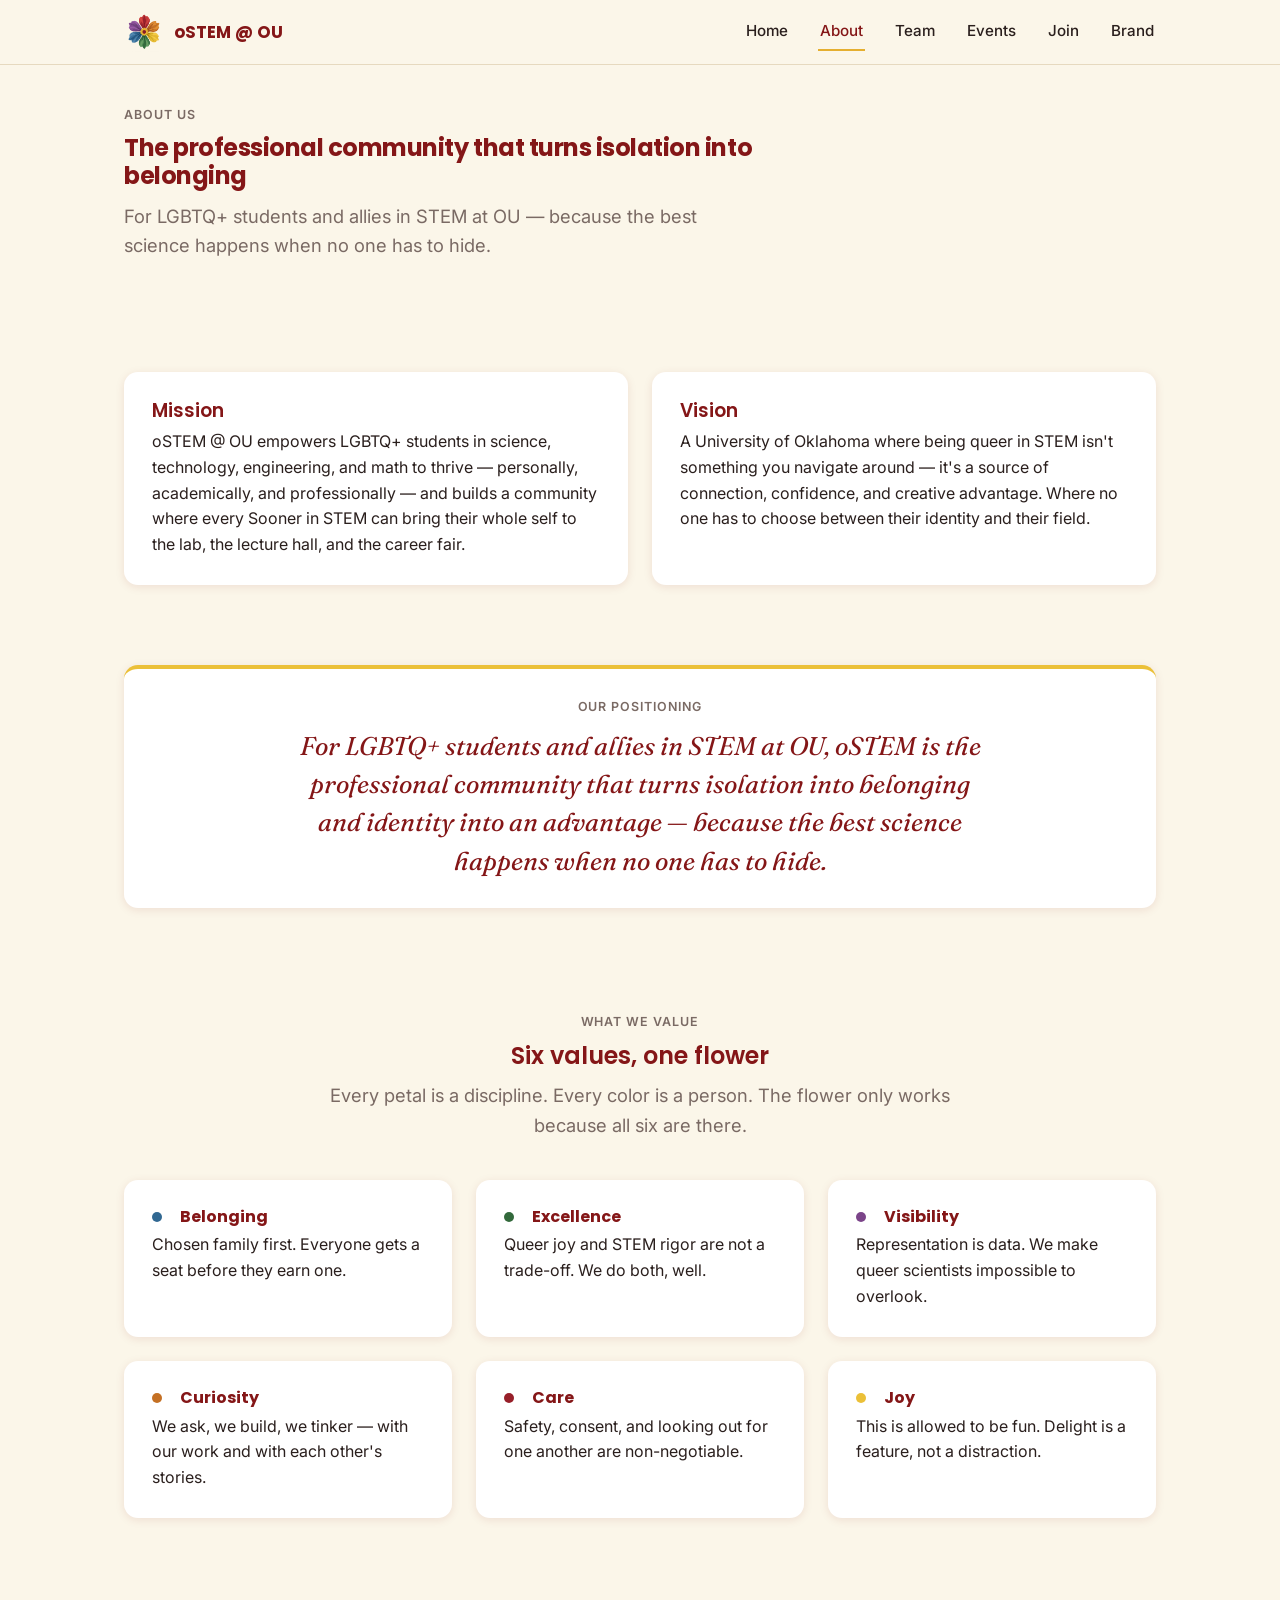
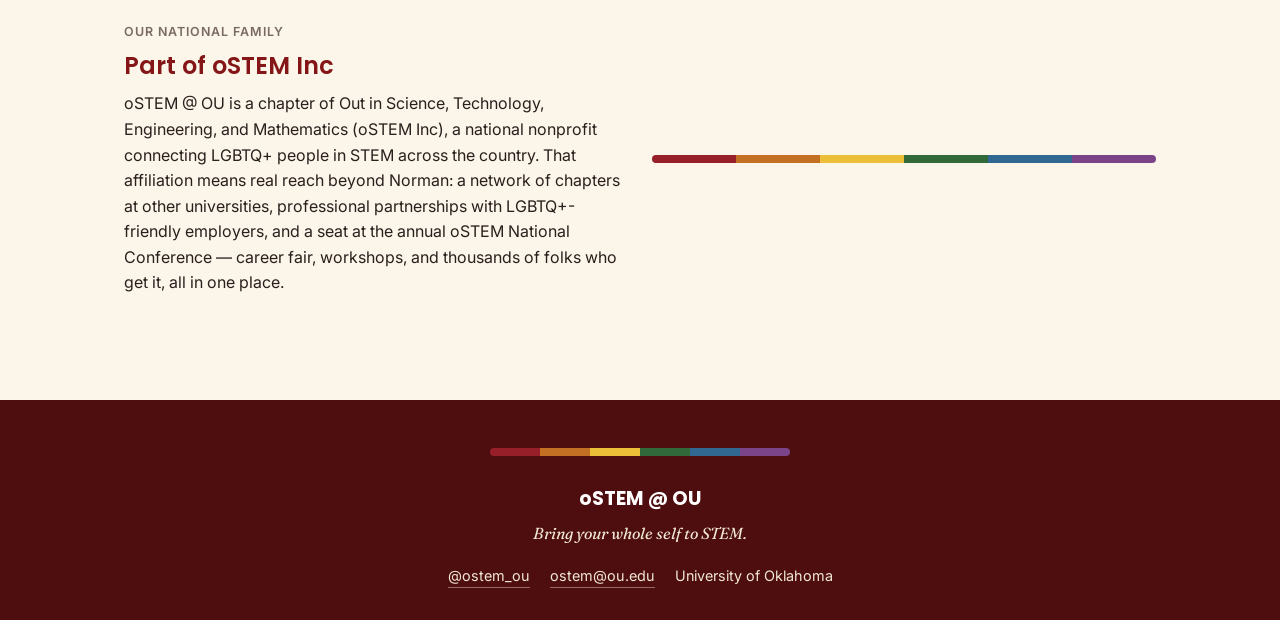
==== about.html @ f53c5ce8 "Setting things up" ====
<!DOCTYPE html>
<html lang="en">
<head>
<meta charset="UTF-8">
<meta name="viewport" content="width=device-width, initial-scale=1.0">
<title>About — oSTEM @ OU</title>
<meta name="description" content="Our mission, vision, and values as the LGBTQ+ in STEM chapter at the University of Oklahoma.">
<link rel="preconnect" href="https://fonts.googleapis.com">
<link rel="preconnect" href="https://fonts.gstatic.com" crossorigin>
<link href="https://fonts.googleapis.com/css2?family=Poppins:wght@400;500;600;700&family=Inter:wght@400;500;600&family=Fraunces:ital,opsz,wght@1,9..144,400&display=swap" rel="stylesheet">
<link rel="stylesheet" href="assets/css/styles.css">
</head>
<body>
<a class="skip-link" href="#main">Skip to content</a>

<header class="site-header">
  <nav class="nav" aria-label="Primary">
    <a class="nav-brand" href="index.html">
      <img src="assets/brand/flower.png" alt="oSTEM at OU flower mark" width="40" height="40">
      oSTEM @ OU
    </a>
    <button class="nav-toggle" type="button" aria-expanded="false" aria-controls="nav-links" aria-label="Toggle menu">
      <span></span>
    </button>
    <div class="nav-links" id="nav-links">
      <a href="index.html">Home</a>
      <a href="about.html" aria-current="page">About</a>
      <a href="team.html">Team</a>
      <a href="events.html">Events</a>
      <a href="join.html">Join</a>
      <a href="brand.html">Brand</a>
    </div>
  </nav>
</header>

<main id="main">

  <section class="section-tight">
    <div class="wrap">
      <div class="section-head align-left">
        <span class="eyebrow">About us</span>
        <h1>The professional community that turns isolation into belonging</h1>
        <p class="lead">For LGBTQ+ students and allies in STEM at OU — because the best science happens when no one has to hide.</p>
      </div>
    </div>
  </section>

  <section class="section-tight">
    <div class="wrap">
      <div class="grid grid-2">
        <div class="card">
          <h3>Mission</h3>
          <p>oSTEM @ OU empowers LGBTQ+ students in science, technology, engineering, and math to thrive — personally, academically, and professionally — and builds a community where every Sooner in STEM can bring their whole self to the lab, the lecture hall, and the career fair.</p>
        </div>
        <div class="card">
          <h3>Vision</h3>
          <p>A University of Oklahoma where being queer in STEM isn't something you navigate around — it's a source of connection, confidence, and creative advantage. Where no one has to choose between their identity and their field.</p>
        </div>
      </div>
    </div>
  </section>

  <section class="section-tight">
    <div class="wrap">
      <div class="card petal-top-yellow text-center">
        <span class="eyebrow">Our positioning</span>
        <p class="pull-quote">For LGBTQ+ students and allies in STEM at OU, oSTEM is the professional community that turns isolation into belonging and identity into an advantage — because the best science happens when no one has to hide.</p>
      </div>
    </div>
  </section>

  <section>
    <div class="wrap">
      <div class="section-head">
        <span class="eyebrow">What we value</span>
        <h2>Six values, one flower</h2>
        <p class="lead" style="margin-left:auto;margin-right:auto">Every petal is a discipline. Every color is a person. The flower only works because all six are there.</p>
      </div>
      <div class="grid grid-3">
        <div class="card value-item">
          <h4><span class="petal-dot petal-dot-blue"></span>Belonging</h4>
          <p>Chosen family first. Everyone gets a seat before they earn one.</p>
        </div>
        <div class="card value-item">
          <h4><span class="petal-dot petal-dot-green"></span>Excellence</h4>
          <p>Queer joy and STEM rigor are not a trade-off. We do both, well.</p>
        </div>
        <div class="card value-item">
          <h4><span class="petal-dot petal-dot-purple"></span>Visibility</h4>
          <p>Representation is data. We make queer scientists impossible to overlook.</p>
        </div>
        <div class="card value-item">
          <h4><span class="petal-dot petal-dot-orange"></span>Curiosity</h4>
          <p>We ask, we build, we tinker — with our work and with each other's stories.</p>
        </div>
        <div class="card value-item">
          <h4><span class="petal-dot petal-dot-red"></span>Care</h4>
          <p>Safety, consent, and looking out for one another are non-negotiable.</p>
        </div>
        <div class="card value-item">
          <h4><span class="petal-dot petal-dot-yellow"></span>Joy</h4>
          <p>This is allowed to be fun. Delight is a feature, not a distraction.</p>
        </div>
      </div>
    </div>
  </section>

  <section class="section-tight">
    <div class="wrap">
      <div class="grid grid-2" style="align-items:center">
        <div>
          <span class="eyebrow">Our national family</span>
          <h2>Part of oSTEM Inc</h2>
          <p>oSTEM @ OU is a chapter of Out in Science, Technology, Engineering, and Mathematics (oSTEM Inc), a national nonprofit connecting LGBTQ+ people in STEM across the country. That affiliation means real reach beyond Norman: a network of chapters at other universities, professional partnerships with LGBTQ+-friendly employers, and a seat at the annual oSTEM National Conference — career fair, workshops, and thousands of folks who get it, all in one place.</p>
        </div>
        <div class="spectrum-bar" aria-hidden="true"><span></span><span></span><span></span><span></span><span></span><span></span></div>
      </div>
    </div>
  </section>

</main>

<footer class="site-footer">
  <div class="wrap">
    <div class="spectrum-bar" aria-hidden="true"><span></span><span></span><span></span><span></span><span></span><span></span></div>
    <div class="org-name">oSTEM @ OU</div>
    <p class="tagline">Bring your whole self to STEM.</p>
    <div class="footer-meta">
      <a href="https://instagram.com/ostem_ou" target="_blank" rel="noopener">@ostem_ou</a>
      <a href="mailto:ostem@ou.edu">ostem@ou.edu</a>
      <span>University of Oklahoma</span>
    </div>
  </div>
</footer>

<script src="assets/js/main.js"></script>
</body>
</html>
---- assets/css/styles.css ----
/* ============================================================
   oSTEM @ OU — shared stylesheet
   Design tokens live in :root. Poppins for headings, Inter for
   body, Fraunces italic only for rare pull-quotes.
   ============================================================ */

:root {
  /* institutional anchors */
  --crimson: #841617;
  --crimson-deep: #4E0E0F;
  --cream: #FBF6E9;
  --sand: #F1E8D2;
  --ink: #2A1F1D;
  --muted: #7A6A64;
  --gold: #E5AF30;
  --line: #E6D9BF;

  /* the spectrum — six petals, accents only, never body text */
  --red: #971F29;
  --orange: #C47024;
  --yellow: #EBC038;
  --green: #32693B;
  --blue: #316892;
  --purple: #7B4489;

  /* shadows + radii */
  --shadow-sm: 0 2px 10px rgba(132, 22, 23, 0.10);
  --shadow-md: 0 10px 30px rgba(132, 22, 23, 0.12);
  --radius: 14px;
  --radius-sm: 10px;

  --content-width: 1080px;

  --font-display: 'Poppins', system-ui, sans-serif;
  --font-body: 'Inter', system-ui, sans-serif;
  --font-editorial: 'Fraunces', Georgia, serif;
}

/* ---------- reset ---------- */
*, *::before, *::after { box-sizing: border-box; }
html { scroll-behavior: smooth; }
body {
  margin: 0;
  background: var(--cream);
  color: var(--ink);
  font-family: var(--font-body);
  font-size: 16px;
  line-height: 1.6;
  -webkit-font-smoothing: antialiased;
}
img { max-width: 100%; display: block; }
a { color: inherit; }
ul { list-style: none; margin: 0; padding: 0; }
h1, h2, h3, h4 {
  font-family: var(--font-display);
  color: var(--crimson);
  line-height: 1.15;
  margin: 0 0 0.5em;
}
h1 { font-weight: 700; letter-spacing: -0.02em; }
h2, h3 { font-weight: 600; }
p { margin: 0 0 1em; }
p:last-child { margin-bottom: 0; }

/* ---------- focus states (accessibility) ---------- */
a:focus-visible,
button:focus-visible,
input:focus-visible,
textarea:focus-visible,
[tabindex]:focus-visible {
  outline: 3px solid var(--crimson);
  outline-offset: 3px;
  border-radius: 4px;
}

/* ---------- skip link ---------- */
.skip-link {
  position: absolute;
  left: -9999px;
  top: 0;
  background: var(--crimson);
  color: var(--cream);
  padding: 12px 20px;
  z-index: 1000;
  font-family: var(--font-body);
  font-weight: 600;
  border-radius: 0 0 8px 0;
  text-decoration: none;
}
.skip-link:focus {
  left: 0;
}

/* ---------- layout helpers ---------- */
.wrap {
  max-width: var(--content-width);
  margin: 0 auto;
  padding: 0 24px;
}
main { display: block; }
section { padding: 64px 0; }
.section-tight { padding: 40px 0; }

.eyebrow {
  font-family: var(--font-body);
  font-weight: 600;
  font-size: 0.78rem;
  text-transform: uppercase;
  letter-spacing: 0.08em;
  color: var(--muted);
  margin-bottom: 0.75em;
  display: block;
}

.lead {
  font-size: 1.15rem;
  color: var(--muted);
  max-width: 640px;
}

/* ---------- spectrum bar (signature device) ---------- */
.spectrum-bar {
  display: flex;
  width: 100%;
  height: 8px;
  border-radius: 999px;
  overflow: hidden;
}
.spectrum-bar span { flex: 1 1 0; }
.spectrum-bar span:nth-child(1) { background: var(--red); }
.spectrum-bar span:nth-child(2) { background: var(--orange); }
.spectrum-bar span:nth-child(3) { background: var(--yellow); }
.spectrum-bar span:nth-child(4) { background: var(--green); }
.spectrum-bar span:nth-child(5) { background: var(--blue); }
.spectrum-bar span:nth-child(6) { background: var(--purple); }

.spectrum-bar--thin { height: 5px; border-radius: 0; }

/* ---------- nav ---------- */
.site-header {
  position: sticky;
  top: 0;
  z-index: 100;
  background: rgba(251, 246, 233, 0.92);
  border-bottom: 1px solid var(--line);
  transition: background 0.2s ease, box-shadow 0.2s ease, backdrop-filter 0.2s ease;
}
.site-header.is-scrolled {
  backdrop-filter: blur(10px);
  -webkit-backdrop-filter: blur(10px);
  box-shadow: var(--shadow-sm);
}
.nav {
  display: flex;
  align-items: center;
  justify-content: space-between;
  padding: 12px 24px;
  max-width: var(--content-width);
  margin: 0 auto;
}
.nav-brand {
  display: flex;
  align-items: center;
  gap: 10px;
  font-family: var(--font-display);
  font-weight: 700;
  color: var(--crimson);
  text-decoration: none;
  font-size: 1.05rem;
}
.nav-brand img {
  width: 40px;
  height: 40px;
}
.nav-toggle {
  display: none;
  background: none;
  border: 2px solid var(--crimson);
  border-radius: var(--radius-sm);
  width: 44px;
  height: 44px;
  cursor: pointer;
  position: relative;
}
.nav-toggle span,
.nav-toggle span::before,
.nav-toggle span::after {
  content: '';
  position: absolute;
  left: 10px;
  right: 10px;
  height: 2px;
  background: var(--crimson);
  transition: transform 0.2s ease, opacity 0.2s ease;
}
.nav-toggle span { top: 50%; transform: translateY(-50%); }
.nav-toggle span::before { top: -8px; }
.nav-toggle span::after { top: 8px; }
.nav-toggle[aria-expanded="true"] span { background: transparent; }
.nav-toggle[aria-expanded="true"] span::before { transform: translateY(8px) rotate(45deg); }
.nav-toggle[aria-expanded="true"] span::after { transform: translateY(-8px) rotate(-45deg); }

.nav-links {
  display: flex;
  align-items: center;
  gap: 28px;
}
.nav-links a {
  text-decoration: none;
  font-family: var(--font-body);
  font-weight: 500;
  font-size: 0.95rem;
  color: var(--ink);
  padding: 6px 2px;
  border-bottom: 2px solid transparent;
  transition: border-color 0.15s ease, color 0.15s ease;
}
.nav-links a:hover,
.nav-links a[aria-current="page"] {
  color: var(--crimson);
  border-bottom-color: var(--gold);
}

/* ---------- buttons ---------- */
.btn {
  display: inline-flex;
  align-items: center;
  gap: 8px;
  font-family: var(--font-body);
  font-weight: 600;
  font-size: 1rem;
  text-decoration: none;
  padding: 14px 28px;
  border-radius: 999px;
  border: 2px solid transparent;
  cursor: pointer;
  transition: transform 0.15s ease, box-shadow 0.15s ease, background 0.15s ease;
}
.btn-primary {
  background: var(--crimson);
  color: var(--cream);
  box-shadow: var(--shadow-md);
}
.btn-primary:hover {
  background: var(--crimson-deep);
  transform: translateY(-2px);
}
.btn-secondary {
  background: transparent;
  color: var(--crimson);
  border-color: var(--crimson);
}
.btn-secondary:hover {
  background: var(--crimson);
  color: var(--cream);
  transform: translateY(-2px);
}
.btn-sm {
  padding: 9px 18px;
  font-size: 0.9rem;
}

/* ---------- hero ---------- */
.hero {
  padding: 72px 0 56px;
  text-align: center;
}
.hero-flower {
  width: 180px;
  height: 180px;
  margin: 0 auto 24px;
}
.hero h1 {
  font-size: clamp(2.2rem, 5vw, 3.4rem);
}
.hero .tagline {
  font-family: var(--font-editorial);
  font-style: italic;
  color: var(--crimson);
  font-size: clamp(1.3rem, 3vw, 1.75rem);
  margin: 0.4em 0 0.6em;
}
.hero .positioning {
  color: var(--muted);
  font-size: 1.15rem;
  max-width: 620px;
  margin: 0 auto 32px;
}
.hero .spectrum-bar {
  max-width: 340px;
  margin: 36px auto 0;
}

/* ---------- cards ---------- */
.card {
  background: #fff;
  border-radius: var(--radius);
  padding: 28px;
  box-shadow: var(--shadow-sm);
}
.card h3, .card h4 { margin-bottom: 0.4em; }

.grid {
  display: grid;
  gap: 24px;
}
.grid-3 { grid-template-columns: repeat(3, 1fr); }
.grid-2 { grid-template-columns: repeat(2, 1fr); }

@media (max-width: 860px) {
  .grid-3 { grid-template-columns: 1fr; }
  .grid-2 { grid-template-columns: 1fr; }
}

/* petal-colored top border utility, used sparingly */
.petal-top-red { border-top: 4px solid var(--red); }
.petal-top-orange { border-top: 4px solid var(--orange); }
.petal-top-yellow { border-top: 4px solid var(--yellow); }
.petal-top-green { border-top: 4px solid var(--green); }
.petal-top-blue { border-top: 4px solid var(--blue); }
.petal-top-purple { border-top: 4px solid var(--purple); }

.petal-left-red { border-left: 5px solid var(--red); }
.petal-left-orange { border-left: 5px solid var(--orange); }
.petal-left-yellow { border-left: 5px solid var(--yellow); }
.petal-left-green { border-left: 5px solid var(--green); }
.petal-left-blue { border-left: 5px solid var(--blue); }
.petal-left-purple { border-left: 5px solid var(--purple); }

.petal-dot {
  display: inline-block;
  width: 10px;
  height: 10px;
  border-radius: 50%;
  margin-right: 8px;
  vertical-align: middle;
}
.petal-dot-red { background: var(--red); }
.petal-dot-orange { background: var(--orange); }
.petal-dot-yellow { background: var(--yellow); }
.petal-dot-green { background: var(--green); }
.petal-dot-blue { background: var(--blue); }
.petal-dot-purple { background: var(--purple); }

/* ---------- section headers ---------- */
.section-head {
  text-align: center;
  max-width: 640px;
  margin: 0 auto 40px;
}
.section-head.align-left {
  text-align: left;
  margin: 0 0 32px;
}

/* ---------- pull quote ---------- */
.pull-quote {
  font-family: var(--font-editorial);
  font-style: italic;
  color: var(--crimson);
  font-size: clamp(1.2rem, 2.6vw, 1.6rem);
  text-align: center;
  max-width: 700px;
  margin: 0 auto;
  line-height: 1.5;
}

/* ---------- pills / tags ---------- */
.pill {
  display: inline-block;
  font-family: var(--font-body);
  font-size: 0.82rem;
  font-weight: 600;
  padding: 6px 14px;
  border-radius: 999px;
  background: var(--sand);
  color: var(--crimson);
  margin: 0 6px 6px 0;
}

/* ---------- section divider ---------- */
.divider {
  border: none;
  border-top: 1px solid var(--line);
  margin: 0;
}

/* ---------- footer ---------- */
.site-footer {
  background: var(--crimson-deep);
  color: var(--sand);
  padding: 48px 0 32px;
  margin-top: 64px;
}
.site-footer .wrap {
  text-align: center;
}
.site-footer .spectrum-bar {
  max-width: 300px;
  margin: 0 auto 28px;
}
.site-footer .org-name {
  font-family: var(--font-display);
  font-weight: 700;
  color: #fff;
  font-size: 1.2rem;
  margin-bottom: 6px;
}
.site-footer .tagline {
  font-family: var(--font-editorial);
  font-style: italic;
  color: var(--sand);
  margin-bottom: 18px;
}
.site-footer .footer-meta {
  display: flex;
  justify-content: center;
  gap: 20px;
  flex-wrap: wrap;
  font-size: 0.9rem;
}
.site-footer .footer-meta a {
  color: var(--sand);
  text-decoration: none;
  border-bottom: 1px solid rgba(251, 246, 233, 0.4);
}
.site-footer .footer-meta a:hover {
  border-bottom-color: var(--gold);
}
.site-footer a:focus-visible {
  outline-color: var(--gold);
}

/* ---------- responsive nav (mobile) ---------- */
@media (max-width: 720px) {
  .nav-toggle { display: block; }
  .nav-links {
    position: absolute;
    top: 100%;
    left: 0;
    right: 0;
    background: var(--cream);
    border-bottom: 1px solid var(--line);
    flex-direction: column;
    align-items: flex-start;
    gap: 0;
    padding: 8px 24px 16px;
    box-shadow: var(--shadow-sm);
    display: none;
  }
  .nav-links.is-open { display: flex; }
  .nav-links a { width: 100%; padding: 12px 0; border-bottom: 1px solid var(--line); }
  .nav-links a:last-child { border-bottom: none; }
}

/* ============================================================
   Page-specific bits
   ============================================================ */

/* What we do (home) */
.wwd-item .petal-dot { width: 14px; height: 14px; margin-bottom: 12px; }

/* Event cards */
.event-card {
  background: #fff;
  border-radius: var(--radius);
  box-shadow: var(--shadow-sm);
  padding: 26px;
  display: flex;
  flex-direction: column;
  gap: 10px;
}
.event-date {
  font-family: var(--font-body);
  font-weight: 700;
  color: var(--crimson);
  font-size: 0.85rem;
  text-transform: uppercase;
  letter-spacing: 0.06em;
}
.event-card h3 { margin-bottom: 0; }
.event-meta {
  color: var(--muted);
  font-size: 0.92rem;
}
.event-card .btn-sm { align-self: flex-start; margin-top: 6px; }
.event-card.is-past { opacity: 0.82; }

/* Team / officer cards */
.officer-card {
  background: #fff;
  border-radius: var(--radius);
  box-shadow: var(--shadow-sm);
  padding: 26px;
}
.officer-card .name {
  font-family: var(--font-display);
  font-weight: 600;
  font-size: 1.15rem;
  color: var(--ink);
  margin-bottom: 2px;
}
.officer-card .role {
  color: var(--crimson);
  font-weight: 600;
  font-size: 0.9rem;
  margin-bottom: 2px;
}
.officer-card .pronouns {
  color: var(--muted);
  font-size: 0.85rem;
  margin-bottom: 12px;
}
.officer-card .bio {
  color: var(--ink);
  font-size: 0.92rem;
  margin-bottom: 14px;
}
.officer-links {
  display: flex;
  gap: 12px;
}
.officer-links a {
  display: inline-flex;
  align-items: center;
  justify-content: center;
  width: 34px;
  height: 34px;
  border-radius: 50%;
  background: var(--sand);
  color: var(--crimson);
  text-decoration: none;
  transition: background 0.15s ease, color 0.15s ease;
}
.officer-links a:hover {
  background: var(--crimson);
  color: var(--cream);
}
.officer-links svg { width: 16px; height: 16px; }

.advisor-card {
  background: var(--sand);
  border-radius: var(--radius);
  padding: 32px;
  display: flex;
  gap: 24px;
  align-items: flex-start;
  flex-wrap: wrap;
}
.advisor-card .avatar {
  width: 84px;
  height: 84px;
  border-radius: 50%;
  background: var(--crimson);
  flex-shrink: 0;
}

/* Values (about page) */
.value-item h4 {
  display: flex;
  align-items: center;
  gap: 10px;
  margin-bottom: 6px;
}

/* Join page */
.join-hero {
  background: var(--crimson);
  color: var(--cream);
  border-radius: var(--radius);
  padding: 48px 32px;
  text-align: center;
  margin-bottom: 48px;
}
.join-hero h1 { color: var(--cream); }
.join-hero p { color: var(--sand); max-width: 560px; margin: 0 auto; }

.way-card {
  text-align: center;
}
.way-card .icon {
  width: 52px;
  height: 52px;
  margin: 0 auto 16px;
  border-radius: 50%;
  background: var(--sand);
  display: flex;
  align-items: center;
  justify-content: center;
  color: var(--crimson);
}
.way-card .icon svg { width: 24px; height: 24px; }

.form-embed-placeholder {
  border: 2px dashed var(--line);
  border-radius: var(--radius);
  padding: 48px 24px;
  text-align: center;
  color: var(--muted);
  background: #fff;
}

.reassurance {
  background: var(--sand);
  border-radius: var(--radius);
  padding: 28px 32px;
  text-align: center;
}

/* Brand page */
.brand-links .card {
  display: flex;
  flex-direction: column;
  gap: 12px;
}

/* utility */
.text-center { text-align: center; }
.mt-0 { margin-top: 0; }
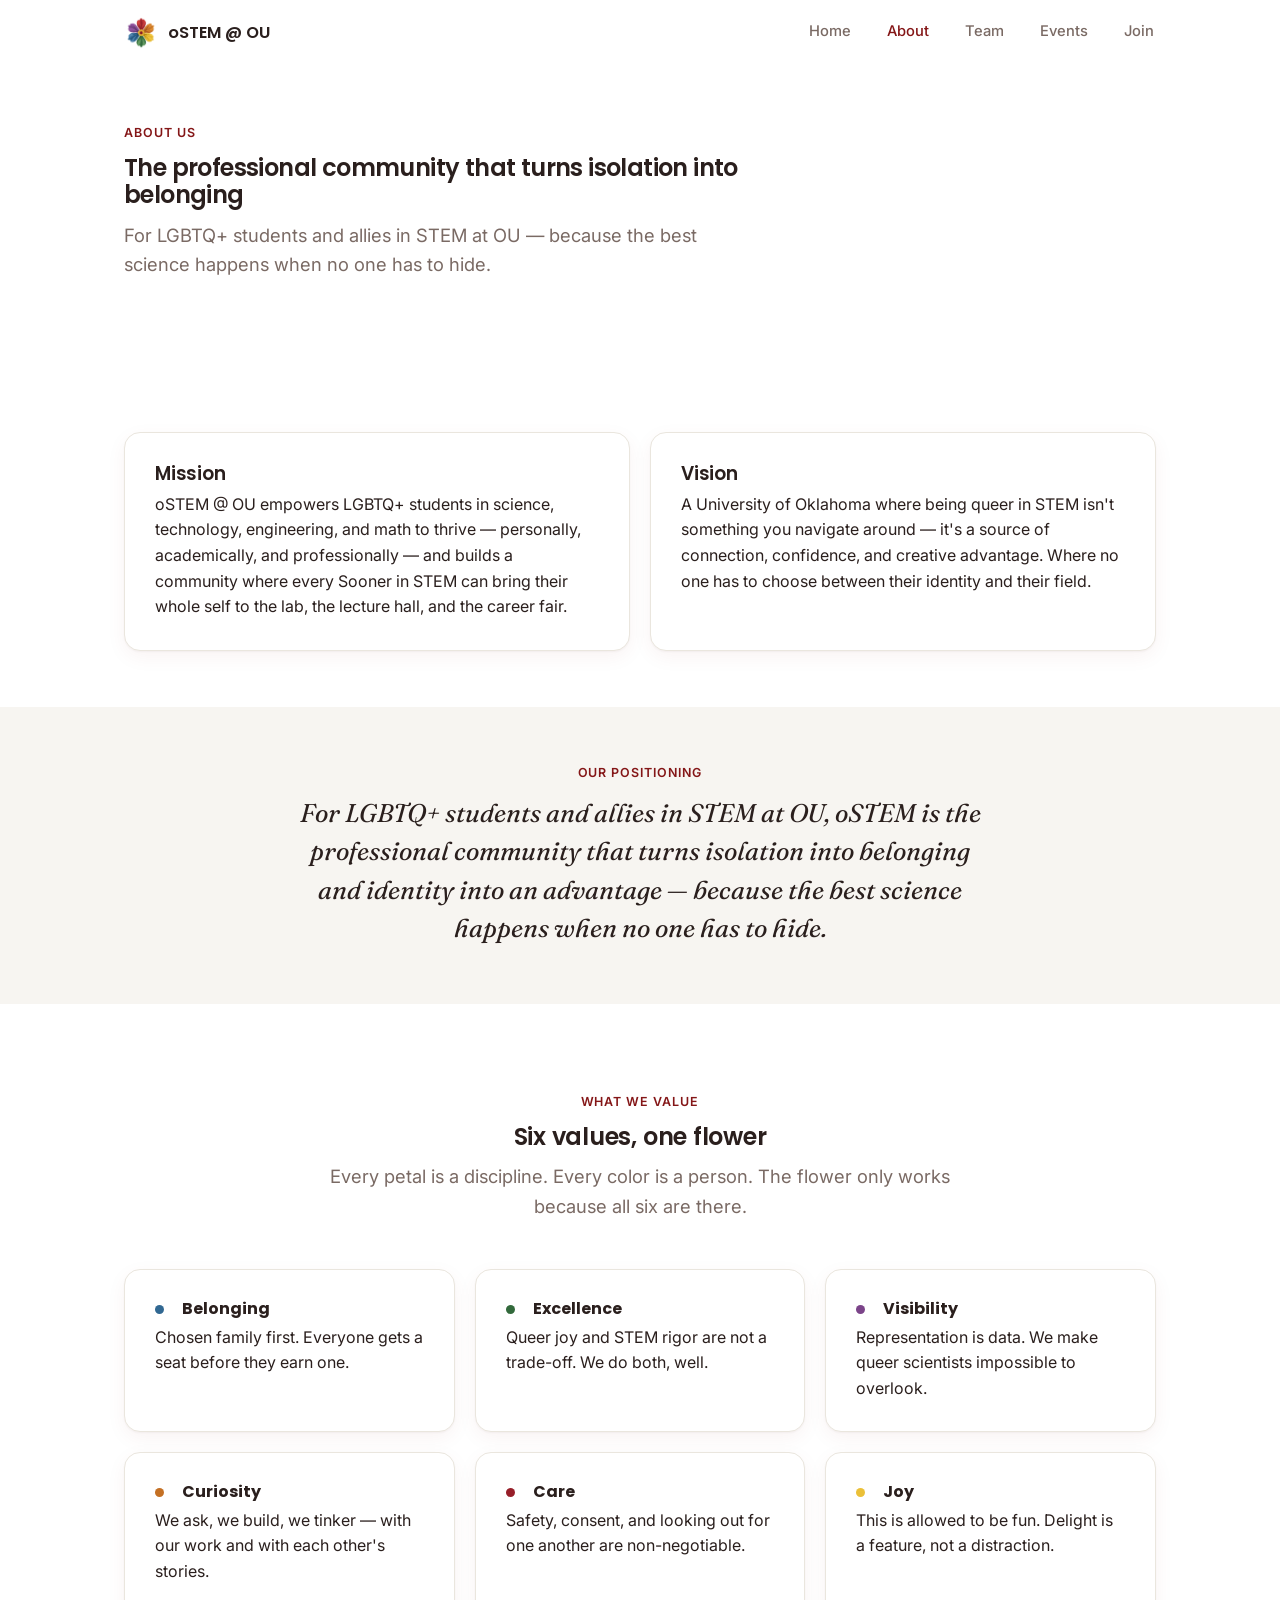
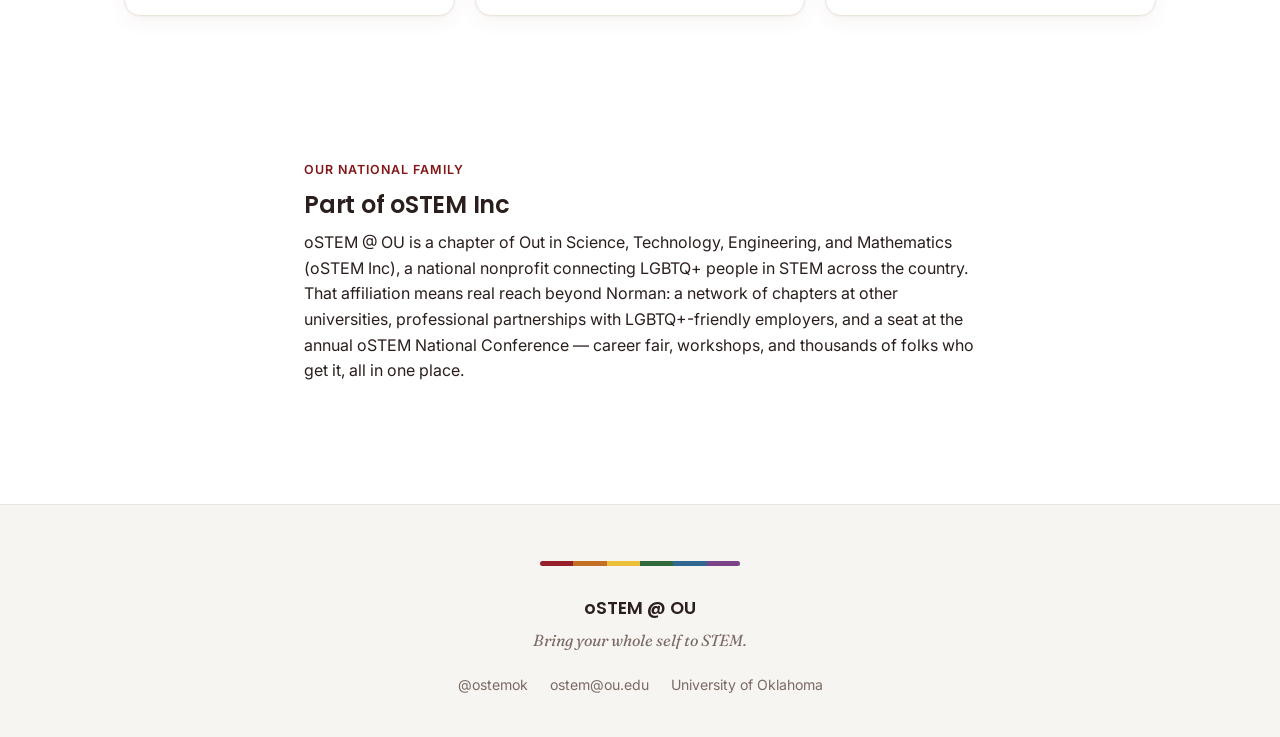
==== commit f550c5de: "Update layout" ====
--- a/about.html
+++ b/about.html
@@ -16,7 +16,7 @@
 <header class="site-header">
   <nav class="nav" aria-label="Primary">
     <a class="nav-brand" href="index.html">
-      <img src="assets/brand/flower.png" alt="oSTEM at OU flower mark" width="40" height="40">
+      <img src="assets/brand/flower.png" alt="oSTEM at OU flower mark" width="34" height="34">
       oSTEM @ OU
     </a>
     <button class="nav-toggle" type="button" aria-expanded="false" aria-controls="nav-links" aria-label="Toggle menu">
@@ -28,7 +28,6 @@
       <a href="team.html">Team</a>
       <a href="events.html">Events</a>
       <a href="join.html">Join</a>
-      <a href="brand.html">Brand</a>
     </div>
   </nav>
 </header>
@@ -60,12 +59,10 @@
     </div>
   </section>
 
-  <section class="section-tight">
-    <div class="wrap">
-      <div class="card petal-top-yellow text-center">
-        <span class="eyebrow">Our positioning</span>
-        <p class="pull-quote">For LGBTQ+ students and allies in STEM at OU, oSTEM is the professional community that turns isolation into belonging and identity into an advantage — because the best science happens when no one has to hide.</p>
-      </div>
+  <section class="section-tight section-tint">
+    <div class="wrap text-center">
+      <span class="eyebrow">Our positioning</span>
+      <p class="pull-quote">For LGBTQ+ students and allies in STEM at OU, oSTEM is the professional community that turns isolation into belonging and identity into an advantage — because the best science happens when no one has to hide.</p>
     </div>
   </section>
 
@@ -106,15 +103,10 @@
   </section>
 
   <section class="section-tight">
-    <div class="wrap">
-      <div class="grid grid-2" style="align-items:center">
-        <div>
-          <span class="eyebrow">Our national family</span>
-          <h2>Part of oSTEM Inc</h2>
-          <p>oSTEM @ OU is a chapter of Out in Science, Technology, Engineering, and Mathematics (oSTEM Inc), a national nonprofit connecting LGBTQ+ people in STEM across the country. That affiliation means real reach beyond Norman: a network of chapters at other universities, professional partnerships with LGBTQ+-friendly employers, and a seat at the annual oSTEM National Conference — career fair, workshops, and thousands of folks who get it, all in one place.</p>
-        </div>
-        <div class="spectrum-bar" aria-hidden="true"><span></span><span></span><span></span><span></span><span></span><span></span></div>
-      </div>
+    <div class="wrap" style="max-width:720px">
+      <span class="eyebrow">Our national family</span>
+      <h2>Part of oSTEM Inc</h2>
+      <p>oSTEM @ OU is a chapter of Out in Science, Technology, Engineering, and Mathematics (oSTEM Inc), a national nonprofit connecting LGBTQ+ people in STEM across the country. That affiliation means real reach beyond Norman: a network of chapters at other universities, professional partnerships with LGBTQ+-friendly employers, and a seat at the annual oSTEM National Conference — career fair, workshops, and thousands of folks who get it, all in one place.</p>
     </div>
   </section>
 
@@ -126,7 +118,7 @@
     <div class="org-name">oSTEM @ OU</div>
     <p class="tagline">Bring your whole self to STEM.</p>
     <div class="footer-meta">
-      <a href="https://instagram.com/ostem_ou" target="_blank" rel="noopener">@ostem_ou</a>
+      <a href="https://www.instagram.com/ostemok/" target="_blank" rel="noopener">@ostemok</a>
       <a href="mailto:ostem@ou.edu">ostem@ou.edu</a>
       <span>University of Oklahoma</span>
     </div>
--- a/assets/css/styles.css
+++ b/assets/css/styles.css
@@ -2,10 +2,15 @@
    oSTEM @ OU — shared stylesheet
    Design tokens live in :root. Poppins for headings, Inter for
    body, Fraunces italic only for rare pull-quotes.
+
+   Design direction: white/near-white does the heavy lifting;
+   crimson and the spectrum are accents, not backgrounds — used at
+   decision points (buttons, links, small kickers) rather than as
+   large color fields. Minimal, generous whitespace, quiet cards.
    ============================================================ */
 
 :root {
-  /* institutional anchors */
+  /* institutional anchors (brand-mandated hexes — do not alter) */
   --crimson: #841617;
   --crimson-deep: #4E0E0F;
   --cream: #FBF6E9;
@@ -23,10 +28,15 @@
   --blue: #316892;
   --purple: #7B4489;
 
-  /* shadows + radii */
-  --shadow-sm: 0 2px 10px rgba(132, 22, 23, 0.10);
-  --shadow-md: 0 10px 30px rgba(132, 22, 23, 0.12);
-  --radius: 14px;
+  /* surfaces — white-first, cream/sand reserved for rare tints */
+  --bg: #FFFFFF;
+  --bg-alt: #F7F5F1;
+  --border: #EAE6DE;
+
+  /* shadows + radii — soft, quiet elevation, never black */
+  --shadow-sm: 0 1px 2px rgba(42, 31, 29, 0.04), 0 6px 20px rgba(132, 22, 23, 0.05);
+  --shadow-md: 0 10px 30px rgba(132, 22, 23, 0.10);
+  --radius: 16px;
   --radius-sm: 10px;
 
   --content-width: 1080px;
@@ -41,7 +51,7 @@
 html { scroll-behavior: smooth; }
 body {
   margin: 0;
-  background: var(--cream);
+  background: var(--bg);
   color: var(--ink);
   font-family: var(--font-body);
   font-size: 16px;
@@ -53,14 +63,16 @@
 ul { list-style: none; margin: 0; padding: 0; }
 h1, h2, h3, h4 {
   font-family: var(--font-display);
-  color: var(--crimson);
+  color: var(--ink);
   line-height: 1.15;
   margin: 0 0 0.5em;
 }
-h1 { font-weight: 700; letter-spacing: -0.02em; }
-h2, h3 { font-weight: 600; }
+h1 { font-weight: 600; letter-spacing: -0.025em; }
+h2, h3 { font-weight: 600; letter-spacing: -0.01em; }
 p { margin: 0 0 1em; }
 p:last-child { margin-bottom: 0; }
+
+.accent { color: var(--crimson); }
 
 /* ---------- focus states (accessibility) ---------- */
 a:focus-visible,
@@ -79,7 +91,7 @@
   left: -9999px;
   top: 0;
   background: var(--crimson);
-  color: var(--cream);
+  color: #fff;
   padding: 12px 20px;
   z-index: 1000;
   font-family: var(--font-body);
@@ -98,8 +110,9 @@
   padding: 0 24px;
 }
 main { display: block; }
-section { padding: 64px 0; }
-.section-tight { padding: 40px 0; }
+section { padding: 88px 0; }
+.section-tight { padding: 56px 0; }
+.section-tint { background: var(--bg-alt); }
 
 .eyebrow {
   font-family: var(--font-body);
@@ -107,8 +120,8 @@
   font-size: 0.78rem;
   text-transform: uppercase;
   letter-spacing: 0.08em;
-  color: var(--muted);
-  margin-bottom: 0.75em;
+  color: var(--crimson);
+  margin-bottom: 0.9em;
   display: block;
 }
 
@@ -118,11 +131,11 @@
   max-width: 640px;
 }
 
-/* ---------- spectrum bar (signature device) ---------- */
+/* ---------- spectrum bar (signature device, used sparingly) ---------- */
 .spectrum-bar {
   display: flex;
   width: 100%;
-  height: 8px;
+  height: 5px;
   border-radius: 999px;
   overflow: hidden;
 }
@@ -134,27 +147,26 @@
 .spectrum-bar span:nth-child(5) { background: var(--blue); }
 .spectrum-bar span:nth-child(6) { background: var(--purple); }
 
-.spectrum-bar--thin { height: 5px; border-radius: 0; }
-
 /* ---------- nav ---------- */
 .site-header {
   position: sticky;
   top: 0;
   z-index: 100;
-  background: rgba(251, 246, 233, 0.92);
-  border-bottom: 1px solid var(--line);
-  transition: background 0.2s ease, box-shadow 0.2s ease, backdrop-filter 0.2s ease;
+  background: rgba(255, 255, 255, 0.82);
+  border-bottom: 1px solid transparent;
+  transition: background 0.2s ease, box-shadow 0.2s ease, backdrop-filter 0.2s ease, border-color 0.2s ease;
 }
 .site-header.is-scrolled {
-  backdrop-filter: blur(10px);
-  -webkit-backdrop-filter: blur(10px);
-  box-shadow: var(--shadow-sm);
+  background: rgba(255, 255, 255, 0.86);
+  backdrop-filter: blur(12px) saturate(1.4);
+  -webkit-backdrop-filter: blur(12px) saturate(1.4);
+  border-bottom-color: var(--border);
 }
 .nav {
   display: flex;
   align-items: center;
   justify-content: space-between;
-  padding: 12px 24px;
+  padding: 14px 24px;
   max-width: var(--content-width);
   margin: 0 auto;
 }
@@ -163,19 +175,19 @@
   align-items: center;
   gap: 10px;
   font-family: var(--font-display);
-  font-weight: 700;
-  color: var(--crimson);
+  font-weight: 600;
+  color: var(--ink);
   text-decoration: none;
-  font-size: 1.05rem;
+  font-size: 1.02rem;
 }
 .nav-brand img {
-  width: 40px;
-  height: 40px;
+  width: 34px;
+  height: 34px;
 }
 .nav-toggle {
   display: none;
   background: none;
-  border: 2px solid var(--crimson);
+  border: none;
   border-radius: var(--radius-sm);
   width: 44px;
   height: 44px;
@@ -187,38 +199,51 @@
 .nav-toggle span::after {
   content: '';
   position: absolute;
-  left: 10px;
-  right: 10px;
-  height: 2px;
-  background: var(--crimson);
+  height: 1.5px;
+  background: var(--ink);
   transition: transform 0.2s ease, opacity 0.2s ease;
 }
-.nav-toggle span { top: 50%; transform: translateY(-50%); }
-.nav-toggle span::before { top: -8px; }
-.nav-toggle span::after { top: 8px; }
+.nav-toggle span {
+  left: 12px;
+  right: 12px;
+  top: 50%;
+  transform: translateY(-50%);
+}
+/* ::before/::after are children of span, so their containing block is
+   span's own (already-inset) box — left/right:0 here fills it exactly
+   instead of double-insetting to a negative width. */
+.nav-toggle span::before,
+.nav-toggle span::after {
+  left: 0;
+  right: 0;
+}
+.nav-toggle span::before { top: -7px; }
+.nav-toggle span::after { top: 7px; }
 .nav-toggle[aria-expanded="true"] span { background: transparent; }
-.nav-toggle[aria-expanded="true"] span::before { transform: translateY(8px) rotate(45deg); }
-.nav-toggle[aria-expanded="true"] span::after { transform: translateY(-8px) rotate(-45deg); }
+.nav-toggle[aria-expanded="true"] span::before { transform: translateY(7px) rotate(45deg); background: var(--crimson); }
+.nav-toggle[aria-expanded="true"] span::after { transform: translateY(-7px) rotate(-45deg); background: var(--crimson); }
 
 .nav-links {
   display: flex;
   align-items: center;
-  gap: 28px;
+  gap: 32px;
 }
 .nav-links a {
   text-decoration: none;
   font-family: var(--font-body);
   font-weight: 500;
-  font-size: 0.95rem;
-  color: var(--ink);
+  font-size: 0.92rem;
+  color: var(--muted);
   padding: 6px 2px;
   border-bottom: 2px solid transparent;
   transition: border-color 0.15s ease, color 0.15s ease;
 }
 .nav-links a:hover,
 .nav-links a[aria-current="page"] {
-  color: var(--crimson);
-  border-bottom-color: var(--gold);
+  color: var(--ink);
+}
+.nav-links a[aria-current="page"] {
+  color: var(--crimson);
 }
 
 /* ---------- buttons ---------- */
@@ -228,81 +253,82 @@
   gap: 8px;
   font-family: var(--font-body);
   font-weight: 600;
-  font-size: 1rem;
+  font-size: 0.98rem;
   text-decoration: none;
-  padding: 14px 28px;
+  padding: 13px 26px;
   border-radius: 999px;
-  border: 2px solid transparent;
+  border: 1.5px solid transparent;
   cursor: pointer;
-  transition: transform 0.15s ease, box-shadow 0.15s ease, background 0.15s ease;
+  transition: transform 0.15s ease, box-shadow 0.15s ease, background 0.15s ease, border-color 0.15s ease;
 }
 .btn-primary {
   background: var(--crimson);
-  color: var(--cream);
+  color: #fff;
   box-shadow: var(--shadow-md);
 }
 .btn-primary:hover {
   background: var(--crimson-deep);
-  transform: translateY(-2px);
+  transform: translateY(-1px);
 }
 .btn-secondary {
   background: transparent;
-  color: var(--crimson);
+  color: var(--ink);
+  border-color: var(--border);
+}
+.btn-secondary:hover {
   border-color: var(--crimson);
-}
-.btn-secondary:hover {
-  background: var(--crimson);
-  color: var(--cream);
-  transform: translateY(-2px);
+  color: var(--crimson);
 }
 .btn-sm {
-  padding: 9px 18px;
-  font-size: 0.9rem;
+  padding: 8px 16px;
+  font-size: 0.88rem;
 }
 
 /* ---------- hero ---------- */
 .hero {
-  padding: 72px 0 56px;
+  padding: 96px 0 64px;
   text-align: center;
 }
 .hero-flower {
-  width: 180px;
-  height: 180px;
-  margin: 0 auto 24px;
+  width: 120px;
+  height: 120px;
+  margin: 0 auto 28px;
 }
 .hero h1 {
-  font-size: clamp(2.2rem, 5vw, 3.4rem);
+  font-size: clamp(2.4rem, 5.5vw, 3.6rem);
+  font-weight: 600;
 }
 .hero .tagline {
   font-family: var(--font-editorial);
   font-style: italic;
   color: var(--crimson);
-  font-size: clamp(1.3rem, 3vw, 1.75rem);
-  margin: 0.4em 0 0.6em;
+  font-size: clamp(1.25rem, 3vw, 1.6rem);
+  margin: 0.5em 0 0.6em;
 }
 .hero .positioning {
   color: var(--muted);
-  font-size: 1.15rem;
-  max-width: 620px;
-  margin: 0 auto 32px;
+  font-size: 1.2rem;
+  max-width: 600px;
+  margin: 0 auto 36px;
 }
 .hero .spectrum-bar {
-  max-width: 340px;
-  margin: 36px auto 0;
+  max-width: 220px;
+  margin: 44px auto 0;
 }
 
 /* ---------- cards ---------- */
 .card {
   background: #fff;
+  border: 1px solid var(--border);
   border-radius: var(--radius);
-  padding: 28px;
+  padding: 30px;
   box-shadow: var(--shadow-sm);
 }
 .card h3, .card h4 { margin-bottom: 0.4em; }
 
 .grid {
   display: grid;
-  gap: 24px;
+  gap: 20px;
 }
 .grid-3 { grid-template-columns: repeat(3, 1fr); }
 .grid-2 { grid-template-columns: repeat(2, 1fr); }
@@ -312,25 +338,10 @@
   .grid-2 { grid-template-columns: 1fr; }
 }
 
-/* petal-colored top border utility, used sparingly */
-.petal-top-red { border-top: 4px solid var(--red); }
-.petal-top-orange { border-top: 4px solid var(--orange); }
-.petal-top-yellow { border-top: 4px solid var(--yellow); }
-.petal-top-green { border-top: 4px solid var(--green); }
-.petal-top-blue { border-top: 4px solid var(--blue); }
-.petal-top-purple { border-top: 4px solid var(--purple); }
-
-.petal-left-red { border-left: 5px solid var(--red); }
-.petal-left-orange { border-left: 5px solid var(--orange); }
-.petal-left-yellow { border-left: 5px solid var(--yellow); }
-.petal-left-green { border-left: 5px solid var(--green); }
-.petal-left-blue { border-left: 5px solid var(--blue); }
-.petal-left-purple { border-left: 5px solid var(--purple); }
-
 .petal-dot {
   display: inline-block;
-  width: 10px;
-  height: 10px;
+  width: 9px;
+  height: 9px;
   border-radius: 50%;
   margin-right: 8px;
   vertical-align: middle;
@@ -345,19 +356,19 @@
 /* ---------- section headers ---------- */
 .section-head {
   text-align: center;
-  max-width: 640px;
-  margin: 0 auto 40px;
+  max-width: 620px;
+  margin: 0 auto 48px;
 }
 .section-head.align-left {
   text-align: left;
-  margin: 0 0 32px;
+  margin: 0 0 40px;
 }
 
 /* ---------- pull quote ---------- */
 .pull-quote {
   font-family: var(--font-editorial);
   font-style: italic;
-  color: var(--crimson);
+  color: var(--ink);
   font-size: clamp(1.2rem, 2.6vw, 1.6rem);
   text-align: center;
   max-width: 700px;
@@ -373,7 +384,7 @@
   font-weight: 600;
   padding: 6px 14px;
   border-radius: 999px;
-  background: var(--sand);
+  background: var(--bg-alt);
   color: var(--crimson);
   margin: 0 6px 6px 0;
 }
@@ -381,54 +392,53 @@
 /* ---------- section divider ---------- */
 .divider {
   border: none;
-  border-top: 1px solid var(--line);
+  border-top: 1px solid var(--border);
   margin: 0;
 }
 
 /* ---------- footer ---------- */
 .site-footer {
-  background: var(--crimson-deep);
-  color: var(--sand);
-  padding: 48px 0 32px;
+  background: var(--bg-alt);
+  border-top: 1px solid var(--border);
+  color: var(--muted);
+  padding: 56px 0 40px;
   margin-top: 64px;
 }
 .site-footer .wrap {
   text-align: center;
 }
 .site-footer .spectrum-bar {
-  max-width: 300px;
+  max-width: 200px;
   margin: 0 auto 28px;
 }
 .site-footer .org-name {
   font-family: var(--font-display);
-  font-weight: 700;
-  color: #fff;
-  font-size: 1.2rem;
+  font-weight: 600;
+  color: var(--ink);
+  font-size: 1.1rem;
   margin-bottom: 6px;
 }
 .site-footer .tagline {
   font-family: var(--font-editorial);
   font-style: italic;
-  color: var(--sand);
-  margin-bottom: 18px;
+  color: var(--muted);
+  margin-bottom: 20px;
 }
 .site-footer .footer-meta {
   display: flex;
   justify-content: center;
-  gap: 20px;
+  gap: 22px;
   flex-wrap: wrap;
-  font-size: 0.9rem;
+  font-size: 0.88rem;
 }
 .site-footer .footer-meta a {
-  color: var(--sand);
+  color: var(--muted);
   text-decoration: none;
-  border-bottom: 1px solid rgba(251, 246, 233, 0.4);
+  border-bottom: 1px solid transparent;
 }
 .site-footer .footer-meta a:hover {
-  border-bottom-color: var(--gold);
-}
-.site-footer a:focus-visible {
-  outline-color: var(--gold);
+  color: var(--crimson);
+  border-bottom-color: var(--crimson);
 }
 
 /* ---------- responsive nav (mobile) ---------- */
@@ -439,8 +449,8 @@
     top: 100%;
     left: 0;
     right: 0;
-    background: var(--cream);
-    border-bottom: 1px solid var(--line);
+    background: #fff;
+    border-bottom: 1px solid var(--border);
     flex-direction: column;
     align-items: flex-start;
     gap: 0;
@@ -449,7 +459,7 @@
     display: none;
   }
   .nav-links.is-open { display: flex; }
-  .nav-links a { width: 100%; padding: 12px 0; border-bottom: 1px solid var(--line); }
+  .nav-links a { width: 100%; padding: 14px 0; border-bottom: 1px solid var(--border); }
   .nav-links a:last-child { border-bottom: none; }
 }
 
@@ -458,11 +468,12 @@
    ============================================================ */
 
 /* What we do (home) */
-.wwd-item .petal-dot { width: 14px; height: 14px; margin-bottom: 12px; }
+.wwd-item .petal-dot { width: 12px; height: 12px; margin-bottom: 14px; }
 
 /* Event cards */
 .event-card {
   background: #fff;
+  border: 1px solid var(--border);
   border-radius: var(--radius);
   box-shadow: var(--shadow-sm);
   padding: 26px;
@@ -474,7 +485,7 @@
   font-family: var(--font-body);
   font-weight: 700;
   color: var(--crimson);
-  font-size: 0.85rem;
+  font-size: 0.82rem;
   text-transform: uppercase;
   letter-spacing: 0.06em;
 }
@@ -484,76 +495,106 @@
   font-size: 0.92rem;
 }
 .event-card .btn-sm { align-self: flex-start; margin-top: 6px; }
-.event-card.is-past { opacity: 0.82; }
+.event-card.is-past { opacity: 0.75; }
 
 /* Team / officer cards */
 .officer-card {
   background: #fff;
+  border: 1px solid var(--border);
   border-radius: var(--radius);
   box-shadow: var(--shadow-sm);
-  padding: 26px;
+  padding: 28px;
 }
 .officer-card .name {
   font-family: var(--font-display);
   font-weight: 600;
-  font-size: 1.15rem;
+  font-size: 1.1rem;
   color: var(--ink);
   margin-bottom: 2px;
 }
 .officer-card .role {
   color: var(--crimson);
   font-weight: 600;
-  font-size: 0.9rem;
+  font-size: 0.88rem;
   margin-bottom: 2px;
 }
 .officer-card .pronouns {
   color: var(--muted);
   font-size: 0.85rem;
-  margin-bottom: 12px;
+  margin-bottom: 14px;
 }
 .officer-card .bio {
   color: var(--ink);
   font-size: 0.92rem;
-  margin-bottom: 14px;
+  margin-bottom: 16px;
 }
 .officer-links {
   display: flex;
-  gap: 12px;
+  gap: 10px;
 }
 .officer-links a {
   display: inline-flex;
   align-items: center;
   justify-content: center;
-  width: 34px;
-  height: 34px;
+  width: 32px;
+  height: 32px;
   border-radius: 50%;
-  background: var(--sand);
-  color: var(--crimson);
+  background: var(--bg-alt);
+  color: var(--muted);
   text-decoration: none;
   transition: background 0.15s ease, color 0.15s ease;
 }
 .officer-links a:hover {
   background: var(--crimson);
-  color: var(--cream);
-}
-.officer-links svg { width: 16px; height: 16px; }
+  color: #fff;
+}
+.officer-links svg { width: 15px; height: 15px; }
+
+.officer-avatar {
+  width: 56px;
+  height: 56px;
+  border-radius: 50%;
+  margin-bottom: 16px;
+  display: flex;
+  align-items: center;
+  justify-content: center;
+  font-family: var(--font-display);
+  font-weight: 600;
+  font-size: 1.05rem;
+  color: #fff;
+  overflow: hidden;
+  background: var(--bg-alt);
+}
+.officer-avatar img { width: 100%; height: 100%; object-fit: cover; }
 
 .advisor-card {
-  background: var(--sand);
+  background: #fff;
+  border: 1px solid var(--border);
   border-radius: var(--radius);
   padding: 32px;
   display: flex;
   gap: 24px;
   align-items: flex-start;
   flex-wrap: wrap;
+  box-shadow: var(--shadow-sm);
 }
 .advisor-card .avatar {
-  width: 84px;
-  height: 84px;
+  width: 76px;
+  height: 76px;
   border-radius: 50%;
-  background: var(--crimson);
+  background: var(--bg-alt);
+  border: 1px solid var(--border);
   flex-shrink: 0;
-}
+  display: flex;
+  align-items: center;
+  justify-content: center;
+  font-family: var(--font-display);
+  font-weight: 600;
+  font-size: 1.3rem;
+  color: var(--crimson);
+  overflow: hidden;
+}
+.advisor-card .avatar img { width: 100%; height: 100%; object-fit: cover; }
 
 /* Values (about page) */
 .value-item h4 {
@@ -565,34 +606,30 @@
 
 /* Join page */
 .join-hero {
-  background: var(--crimson);
-  color: var(--cream);
-  border-radius: var(--radius);
-  padding: 48px 32px;
-  text-align: center;
-  margin-bottom: 48px;
-}
-.join-hero h1 { color: var(--cream); }
-.join-hero p { color: var(--sand); max-width: 560px; margin: 0 auto; }
+  text-align: center;
+  margin-bottom: 56px;
+}
+.join-hero .positioning,
+.join-hero p { color: var(--muted); max-width: 560px; margin: 0.6em auto 0; }
 
 .way-card {
   text-align: center;
 }
 .way-card .icon {
-  width: 52px;
-  height: 52px;
-  margin: 0 auto 16px;
+  width: 48px;
+  height: 48px;
+  margin: 0 auto 18px;
   border-radius: 50%;
-  background: var(--sand);
+  background: var(--bg-alt);
   display: flex;
   align-items: center;
   justify-content: center;
   color: var(--crimson);
 }
-.way-card .icon svg { width: 24px; height: 24px; }
+.way-card .icon svg { width: 22px; height: 22px; }
 
 .form-embed-placeholder {
-  border: 2px dashed var(--line);
+  border: 1.5px dashed var(--border);
   border-radius: var(--radius);
   padding: 48px 24px;
   text-align: center;
@@ -601,18 +638,28 @@
 }
 
 .reassurance {
-  background: var(--sand);
+  background: #fff;
+  border: 1px solid var(--border);
   border-radius: var(--radius);
-  padding: 28px 32px;
-  text-align: center;
-}
-
-/* Brand page */
-.brand-links .card {
-  display: flex;
-  flex-direction: column;
-  gap: 12px;
-}
+  padding: 30px 34px;
+  text-align: center;
+}
+
+/* petal-colored accent utilities, used sparingly — kept last so they
+   win over any card/officer-card/event-card border shorthand above */
+.petal-top-red { border-top: 3px solid var(--red); }
+.petal-top-orange { border-top: 3px solid var(--orange); }
+.petal-top-yellow { border-top: 3px solid var(--yellow); }
+.petal-top-green { border-top: 3px solid var(--green); }
+.petal-top-blue { border-top: 3px solid var(--blue); }
+.petal-top-purple { border-top: 3px solid var(--purple); }
+
+.petal-left-red { border-left: 3px solid var(--red); }
+.petal-left-orange { border-left: 3px solid var(--orange); }
+.petal-left-yellow { border-left: 3px solid var(--yellow); }
+.petal-left-green { border-left: 3px solid var(--green); }
+.petal-left-blue { border-left: 3px solid var(--blue); }
+.petal-left-purple { border-left: 3px solid var(--purple); }
 
 /* utility */
 .text-center { text-align: center; }
